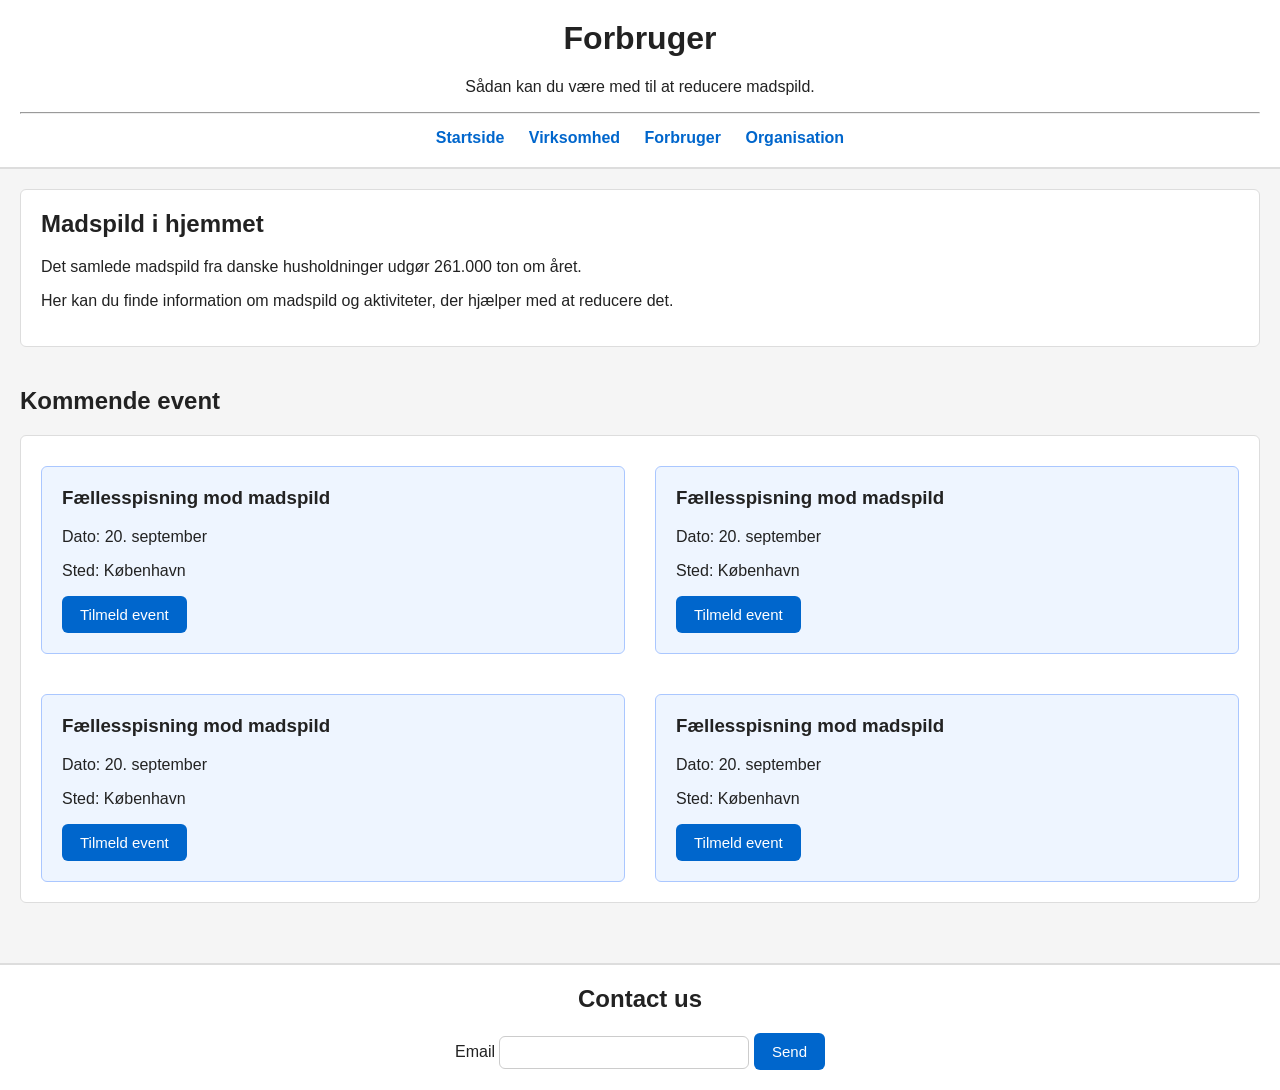
==== src/Forbruger.html @ 4a453738 "added styling nad edited some html" ====
<!DOCTYPE html>
<html lang="da">

<head>
    <meta charset="UTF-8">
    <title>Forbruger</title>
    <link rel="stylesheet" href="style.css">
</head>

<body>

<header>
    <h1>Forbruger</h1>
    <p>Sådan kan du være med til at reducere madspild.</p>
    <hr>
    <a href="index.html">Startside</a>
    <a href="Virksomhed.html">Virksomhed</a>
    <a href="Forbruger.html">Forbruger</a>
    <a href="Organisation.html">Organisation</a>
</header>

<main>
    <section class="grid-1">
        <article>
            <h2>Madspild i hjemmet</h2>

            <p>
                Det samlede madspild fra danske husholdninger
                udgør 261.000 ton om året.
            </p>

            <p>
                Her kan du finde information om madspild
                og aktiviteter, der hjælper med at reducere det.
            </p>
        </article>
    </section>

            <h2>Kommende event</h2>
    <section class="grid-2">

            <div class="event-card">
                <h3>Fællesspisning mod madspild</h3>
                <p>Dato: 20. september</p>
                <p>Sted: København</p>

                <button>Tilmeld event</button>
            </div>

            <div class="event-card">
                <h3>Fællesspisning mod madspild</h3>
                <p>Dato: 20. september</p>
                <p>Sted: København</p>

                <button>Tilmeld event</button>
            </div>

        <div class="event-card">
            <h3>Fællesspisning mod madspild</h3>
            <p>Dato: 20. september</p>
            <p>Sted: København</p>

            <button>Tilmeld event</button>
        </div>

        <div class="event-card">
            <h3>Fællesspisning mod madspild</h3>
            <p>Dato: 20. september</p>
            <p>Sted: København</p>

            <button>Tilmeld event</button>
        </div>
    </section>

</main>
    <!-- BUNDEN -->
    <footer>
        <h2>Contact us</h2>

        <form>
            <label for="email">Email</label>
            <input type="email" id="email" name="email">

            <button type="submit">Send</button>
        </form>
    </footer>
</body>

</html>
---- src/style.css ----
/* --------------------------------------------------
   GLOBALT
-------------------------------------------------- */
* {
    box-sizing: border-box;
}

body {
    font-family: Arial, sans-serif;
    margin: 0;
    background: #f5f5f5;
    color: #222;
}

h1, h2, h3 {
    margin-top: 0;
}

/* --------------------------------------------------
   HEADER
-------------------------------------------------- */
header {
    text-align: center;
    padding: 20px;
    background: #ffffff;
    border-bottom: 2px solid #ddd;
}

header hr {
    margin: 15px 0;
}

header a {
    margin: 0 10px;
    text-decoration: none;
    color: #0066cc;
    font-weight: bold;
}

header a:hover {
    text-decoration: underline;
}

/* --------------------------------------------------
   MAIN GENERELT
-------------------------------------------------- */
main {
    padding: 20px;
}

section {
    margin-bottom: 40px;
    background: #ffffff;
    padding: 20px;
    border-radius: 6px;
    border: 1px solid #ddd;
}

/* --------------------------------------------------
   FÆLLES GRID SYSTEM
-------------------------------------------------- */

/* 1 kolonne */
.grid-1 {
    display: grid;
    grid-template-columns: 1fr;
    gap: 30px;
}

/* 2 kolonner */
.grid-2 {
    display: grid;
    grid-template-columns: 1fr 1fr;
    gap: 30px;
}

/* 3 kolonner */
.grid-3 {
    display: grid;
    grid-template-columns: repeat(3, 1fr);
    gap: 30px;
}

/* Auto-grid (til events, info-bokse osv.) */
.grid-auto {
    display: grid;
    grid-template-columns: repeat(auto-fit, minmax(250px, 1fr));
    gap: 30px;
}

/* --------------------------------------------------
   FORM – FÆLLES PÆNT DESIGN
-------------------------------------------------- */

.org-form {
    display: grid;
    grid-template-columns: 1fr 1fr; /* 2 kolonner som i skitsen */
    gap: 20px 40px; /* rækkeafstand + kolonneafstand */
    background: #ffffff;
    padding: 25px;
    border-radius: 10px;
    border: 1px solid #ddd;
}

/* Hvert input-felt */
.org-form div {
    display: flex;
    flex-direction: column;
}

/* Labels */
.org-form label {
    font-weight: bold;
    margin-bottom: 6px;
    font-size: 15px;
}

/* Inputfelter */
.org-form input[type="text"],
.org-form input[type="date"],
.org-form input[type="time"] {
    padding: 10px;
    border: 1px solid #ccc;
    border-radius: 6px;
    font-size: 15px;
    background: #f9f9f9;
}

/* Input hover/focus */
.org-form input:focus {
    border-color: #0066cc;
    outline: none;
    background: #ffffff;
}

/* Send-knappen */
.org-form button {
    grid-column: 1 / span 2; /* knappen fylder hele bredden */
    padding: 12px;
    background: #0066cc;
    color: white;
    border: none;
    border-radius: 6px;
    font-size: 16px;
    cursor: pointer;
    margin-top: 10px;
}

.org-form button:hover {
    background: #004999;
}


/* --------------------------------------------------
   BILLEDER
-------------------------------------------------- */
img {
    max-width: 100%;
    border-radius: 6px;
}

/* --------------------------------------------------
   KNAPPER
-------------------------------------------------- */
button {
    padding: 10px 18px;
    background: #0066cc;
    color: white;
    border: none;
    border-radius: 6px;
    cursor: pointer;
    font-size: 15px;
}

button:hover {
    background: #004999;
}

/* --------------------------------------------------
   FOOTER
-------------------------------------------------- */
footer {
    background: #ffffff;
    padding: 20px;
    border-top: 2px solid #ddd;
    text-align: center;
}

footer form {
    margin-top: 10px;
}

footer input[type="email"] {
    padding: 8px;
    width: 250px;
    border: 1px solid #ccc;
    border-radius: 6px;
}

/* --------------------------------------------------
   EVENT-KORT (Forbruger)
-------------------------------------------------- */
.event-card {
    background: #eef5ff;
    padding: 20px;
    border-radius: 6px;
    border: 1px solid #aac7ff;
    margin-top: 10px;
}
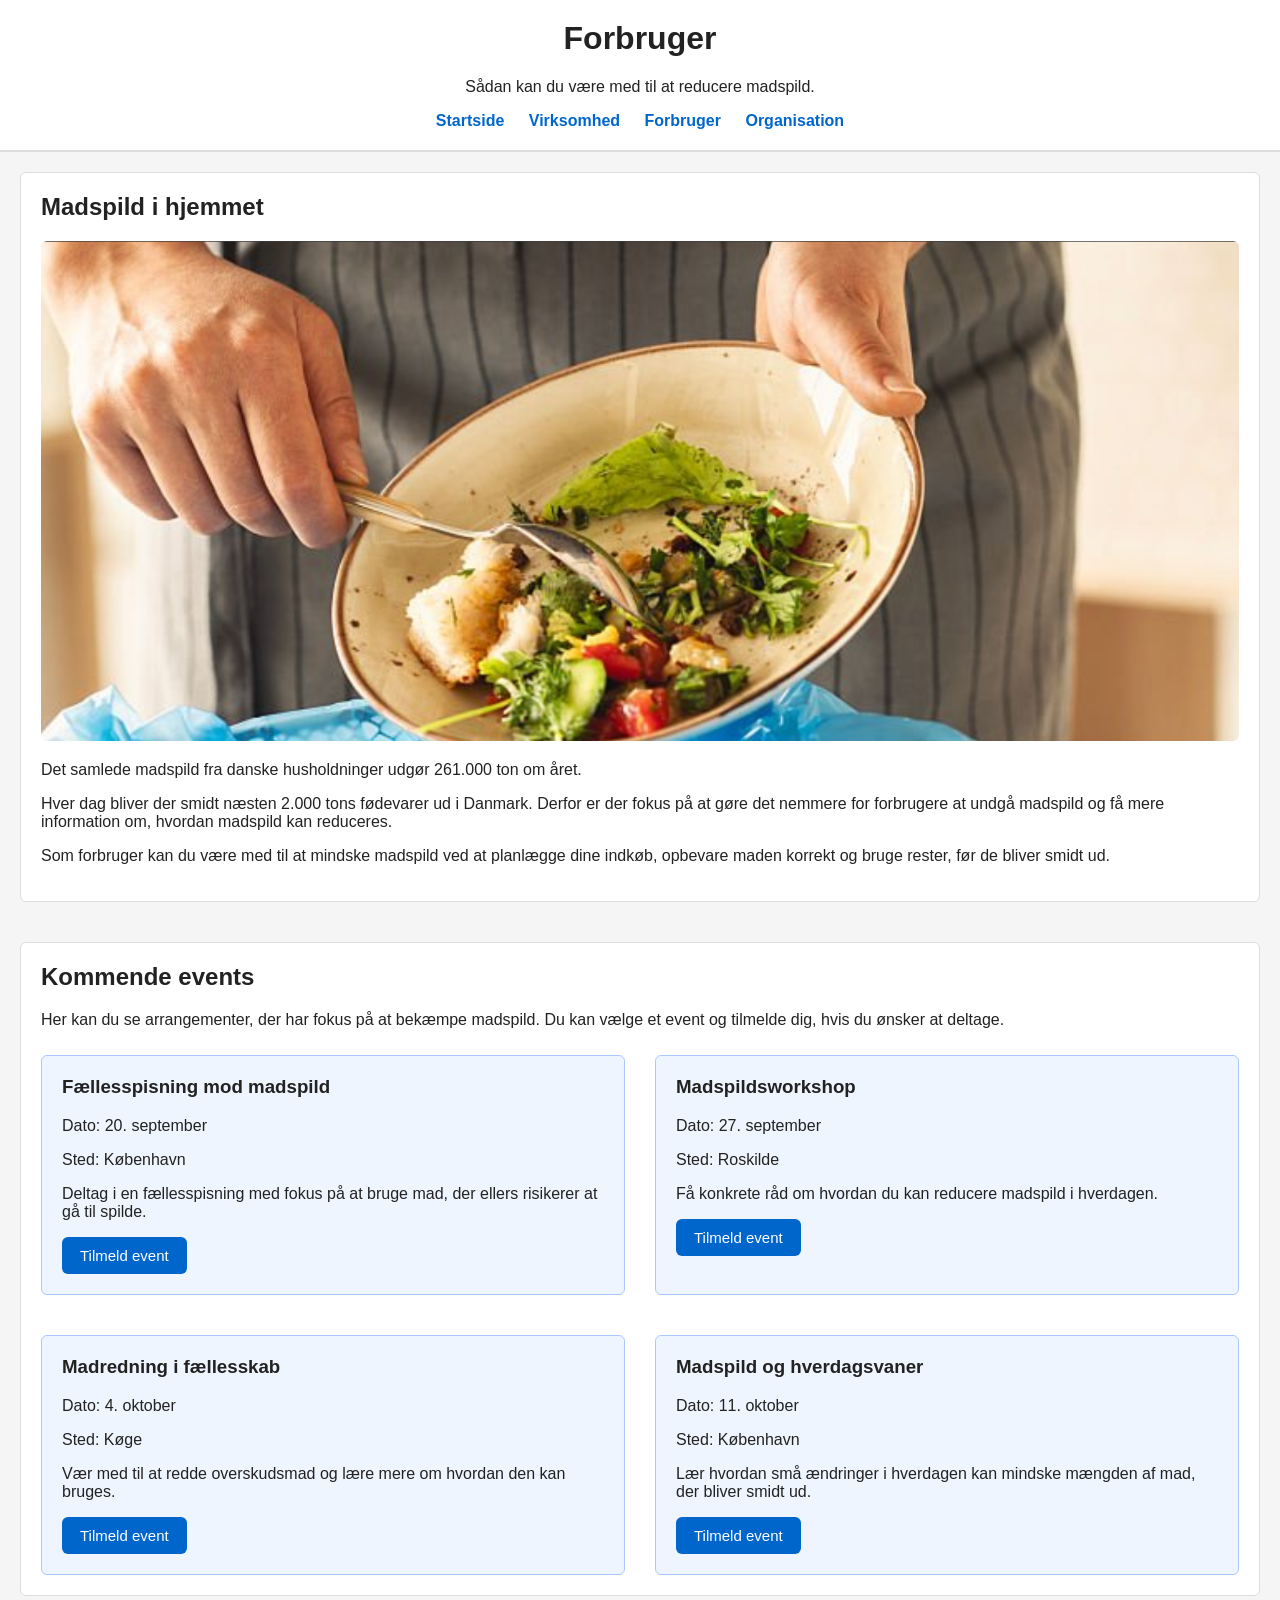
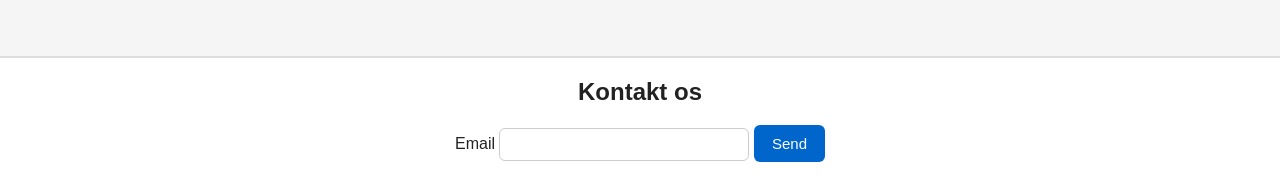
==== commit 6a26caf9: "Merge remote-tracking branch 'origin/forbruger' into forbruger" ====
--- a/src/Forbruger.html
+++ b/src/Forbruger.html
@@ -12,17 +12,23 @@
 <header>
     <h1>Forbruger</h1>
     <p>Sådan kan du være med til at reducere madspild.</p>
-    <hr>
-    <a href="index.html">Startside</a>
-    <a href="Virksomhed.html">Virksomhed</a>
-    <a href="Forbruger.html">Forbruger</a>
-    <a href="Organisation.html">Organisation</a>
+
+    <nav>
+        <a href="index.html">Startside</a>
+        <a href="Virksomhed.html">Virksomhed</a>
+        <a href="Forbruger.html">Forbruger</a>
+        <a href="Organisation.html">Organisation</a>
+    </nav>
 </header>
 
 <main>
+
     <section class="grid-1">
         <article>
             <h2>Madspild i hjemmet</h2>
+
+            <img src="images/madspild-forbruger.png"
+                 alt="Madspild i hjemmet">
 
             <p>
                 Det samlede madspild fra danske husholdninger
@@ -30,60 +36,112 @@
             </p>
 
             <p>
-                Her kan du finde information om madspild
-                og aktiviteter, der hjælper med at reducere det.
+                Hver dag bliver der smidt næsten 2.000 tons
+                fødevarer ud i Danmark. Derfor er der fokus på
+                at gøre det nemmere for forbrugere at undgå
+                madspild og få mere information om, hvordan
+                madspild kan reduceres.
+            </p>
+
+            <p>
+                Som forbruger kan du være med til at mindske
+                madspild ved at planlægge dine indkøb,
+                opbevare maden korrekt og bruge rester,
+                før de bliver smidt ud.
             </p>
         </article>
     </section>
 
-            <h2>Kommende event</h2>
-    <section class="grid-2">
+
+    <section>
+        <h2>Kommende events</h2>
+
+        <p>
+            Her kan du se arrangementer, der har fokus på
+            at bekæmpe madspild. Du kan vælge et event og
+            tilmelde dig, hvis du ønsker at deltage.
+        </p>
+
+        <div class="grid-2">
 
             <div class="event-card">
                 <h3>Fællesspisning mod madspild</h3>
+
                 <p>Dato: 20. september</p>
                 <p>Sted: København</p>
+
+                <p>
+                    Deltag i en fællesspisning med fokus på
+                    at bruge mad, der ellers risikerer at gå
+                    til spilde.
+                </p>
 
                 <button>Tilmeld event</button>
             </div>
 
+
             <div class="event-card">
-                <h3>Fællesspisning mod madspild</h3>
-                <p>Dato: 20. september</p>
-                <p>Sted: København</p>
+                <h3>Madspildsworkshop</h3>
+
+                <p>Dato: 27. september</p>
+                <p>Sted: Roskilde</p>
+
+                <p>
+                    Få konkrete råd om hvordan du kan
+                    reducere madspild i hverdagen.
+                </p>
 
                 <button>Tilmeld event</button>
             </div>
 
-        <div class="event-card">
-            <h3>Fællesspisning mod madspild</h3>
-            <p>Dato: 20. september</p>
-            <p>Sted: København</p>
 
-            <button>Tilmeld event</button>
-        </div>
+            <div class="event-card">
+                <h3>Madredning i fællesskab</h3>
 
-        <div class="event-card">
-            <h3>Fællesspisning mod madspild</h3>
-            <p>Dato: 20. september</p>
-            <p>Sted: København</p>
+                <p>Dato: 4. oktober</p>
+                <p>Sted: Køge</p>
 
-            <button>Tilmeld event</button>
+                <p>
+                    Vær med til at redde overskudsmad og
+                    lære mere om hvordan den kan bruges.
+                </p>
+
+                <button>Tilmeld event</button>
+            </div>
+
+
+            <div class="event-card">
+                <h3>Madspild og hverdagsvaner</h3>
+
+                <p>Dato: 11. oktober</p>
+                <p>Sted: København</p>
+
+                <p>
+                    Lær hvordan små ændringer i hverdagen
+                    kan mindske mængden af mad, der bliver
+                    smidt ud.
+                </p>
+
+                <button>Tilmeld event</button>
+            </div>
+
         </div>
     </section>
 
 </main>
-    <!-- BUNDEN -->
-    <footer>
-        <h2>Contact us</h2>
 
-        <form>
-            <label for="email">Email</label>
-            <input type="email" id="email" name="email">
 
-            <button type="submit">Send</button>
-        </form>
-    </footer>
+<footer>
+    <h2>Kontakt os</h2>
+
+    <form>
+        <label for="email">Email</label>
+        <input type="email" id="email" name="email">
+
+        <button type="submit">Send</button>
+    </form>
+</footer>
+
 </body>
 
 </html>
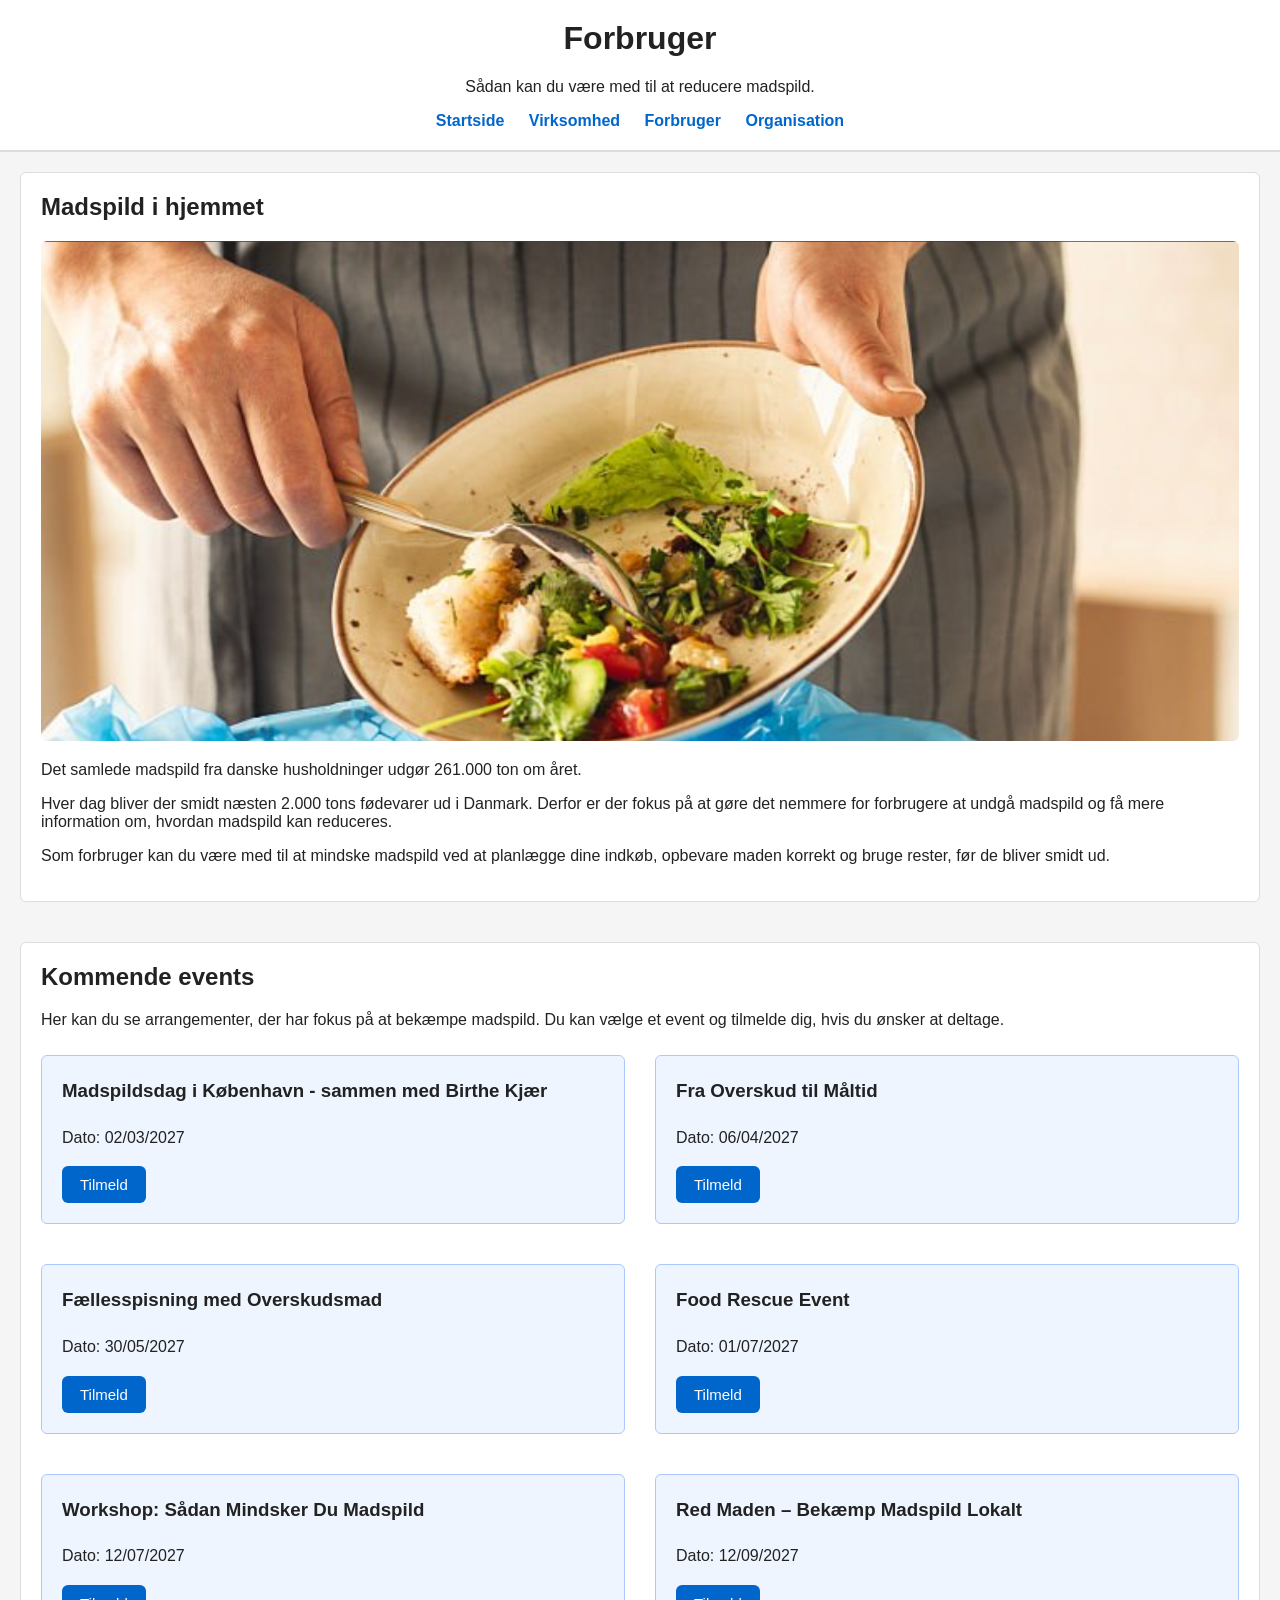
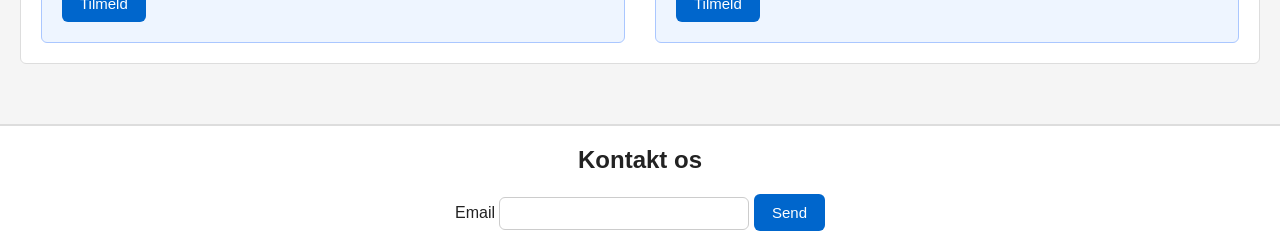
==== commit 8256d1f0: "Update consumer page" ====
--- a/src/Forbruger.html
+++ b/src/Forbruger.html
@@ -52,7 +52,6 @@
         </article>
     </section>
 
-
     <section>
         <h2>Kommende events</h2>
 
@@ -65,71 +64,45 @@
         <div class="grid-2">
 
             <div class="event-card">
-                <h3>Fællesspisning mod madspild</h3>
-
-                <p>Dato: 20. september</p>
-                <p>Sted: København</p>
-
-                <p>
-                    Deltag i en fællesspisning med fokus på
-                    at bruge mad, der ellers risikerer at gå
-                    til spilde.
-                </p>
-
-                <button>Tilmeld event</button>
+                <h3>Madspildsdag i København - sammen med Birthe Kjær</h3>
+                <p>Dato: 02/03/2027</p>
+                <button>Tilmeld</button>
             </div>
 
+            <div class="event-card">
+                <h3>Fra Overskud til Måltid</h3>
+                <p>Dato: 06/04/2027</p>
+                <button>Tilmeld</button>
+            </div>
 
             <div class="event-card">
-                <h3>Madspildsworkshop</h3>
-
-                <p>Dato: 27. september</p>
-                <p>Sted: Roskilde</p>
-
-                <p>
-                    Få konkrete råd om hvordan du kan
-                    reducere madspild i hverdagen.
-                </p>
-
-                <button>Tilmeld event</button>
+                <h3>Fællesspisning med Overskudsmad</h3>
+                <p>Dato: 30/05/2027</p>
+                <button>Tilmeld</button>
             </div>
 
+            <div class="event-card">
+                <h3>Food Rescue Event</h3>
+                <p>Dato: 01/07/2027</p>
+                <button>Tilmeld</button>
+            </div>
 
             <div class="event-card">
-                <h3>Madredning i fællesskab</h3>
-
-                <p>Dato: 4. oktober</p>
-                <p>Sted: Køge</p>
-
-                <p>
-                    Vær med til at redde overskudsmad og
-                    lære mere om hvordan den kan bruges.
-                </p>
-
-                <button>Tilmeld event</button>
+                <h3>Workshop: Sådan Mindsker Du Madspild</h3>
+                <p>Dato: 12/07/2027</p>
+                <button>Tilmeld</button>
             </div>
 
-
             <div class="event-card">
-                <h3>Madspild og hverdagsvaner</h3>
-
-                <p>Dato: 11. oktober</p>
-                <p>Sted: København</p>
-
-                <p>
-                    Lær hvordan små ændringer i hverdagen
-                    kan mindske mængden af mad, der bliver
-                    smidt ud.
-                </p>
-
-                <button>Tilmeld event</button>
+                <h3>Red Maden – Bekæmp Madspild Lokalt</h3>
+                <p>Dato: 12/09/2027</p>
+                <button>Tilmeld</button>
             </div>
 
         </div>
     </section>
 
 </main>
-
 
 <footer>
     <h2>Kontakt os</h2>
--- a/src/style.css
+++ b/src/style.css
@@ -16,6 +16,7 @@
     margin-top: 0;
 }
 
+
 /* --------------------------------------------------
    HEADER
 -------------------------------------------------- */
@@ -72,6 +73,7 @@
     display: grid;
     grid-template-columns: 1fr 1fr;
     gap: 30px;
+    line-height: 1.6;
 }
 
 /* 3 kolonner */
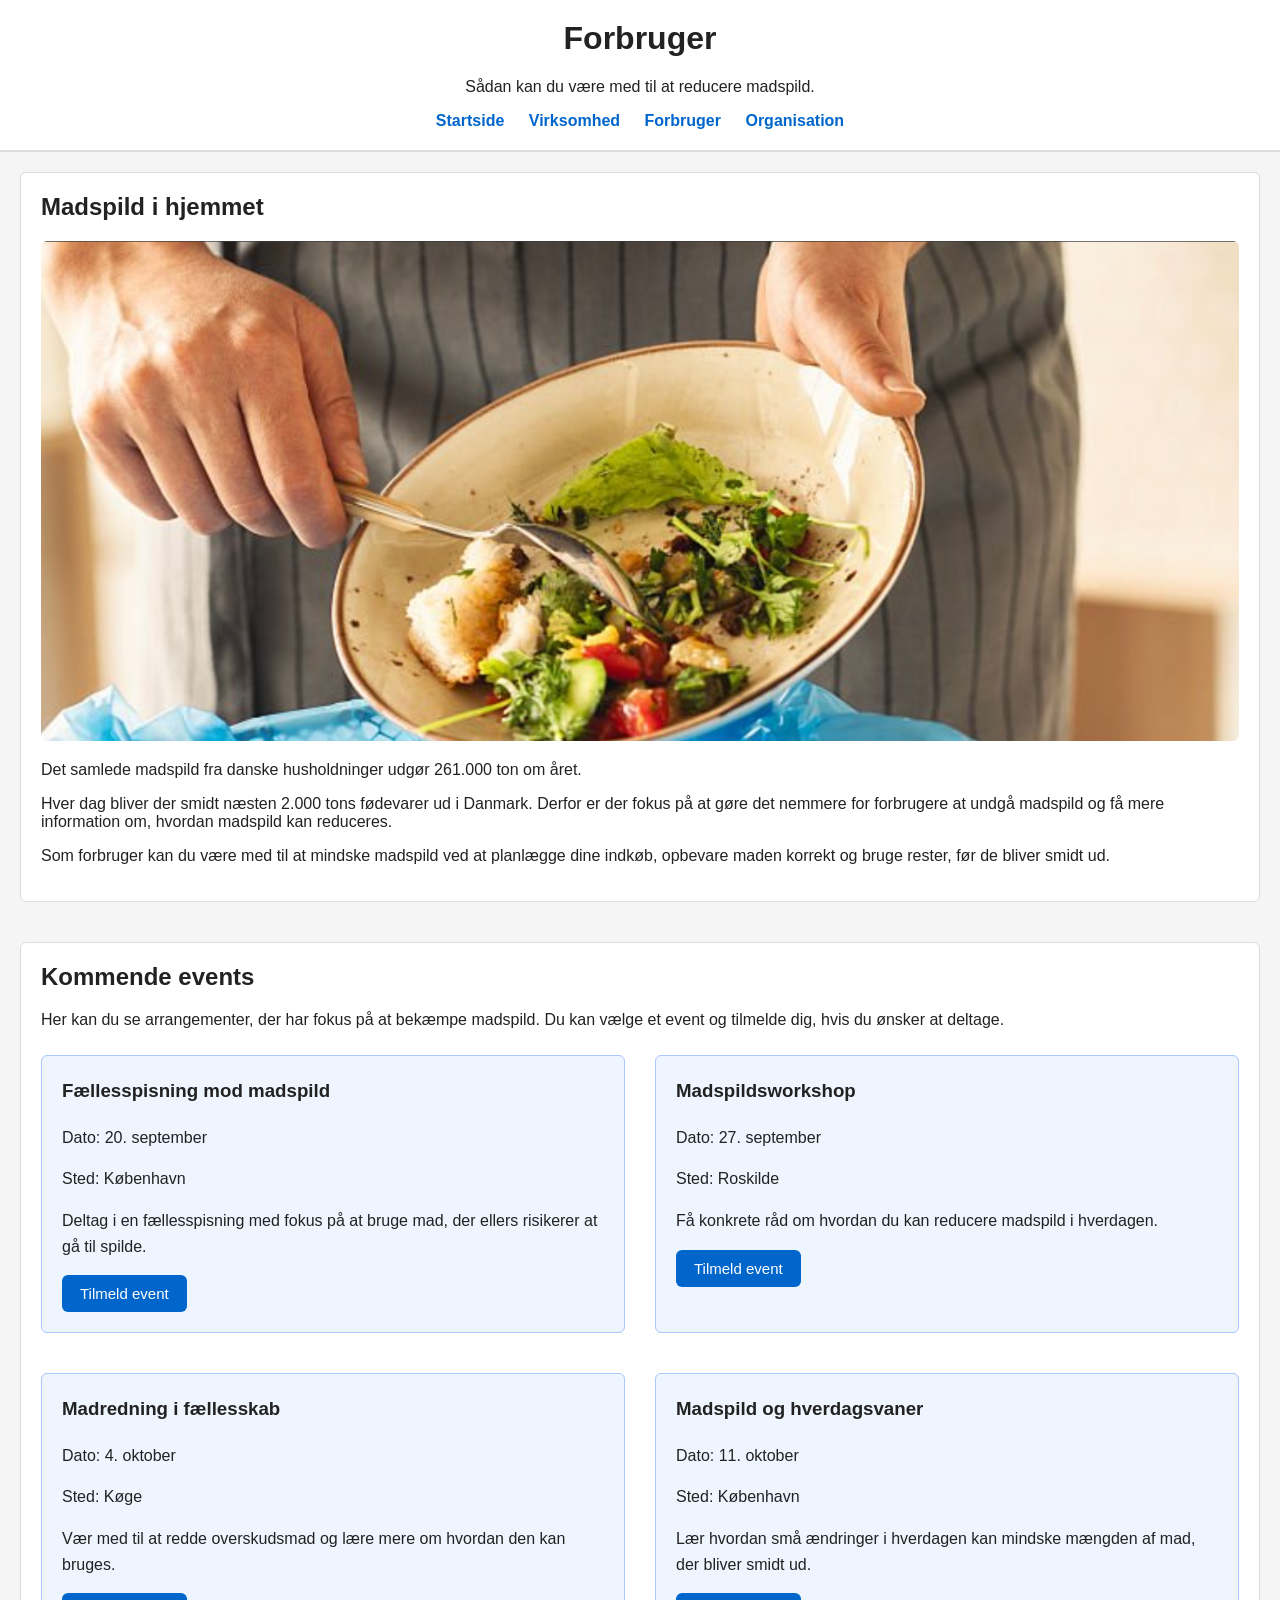
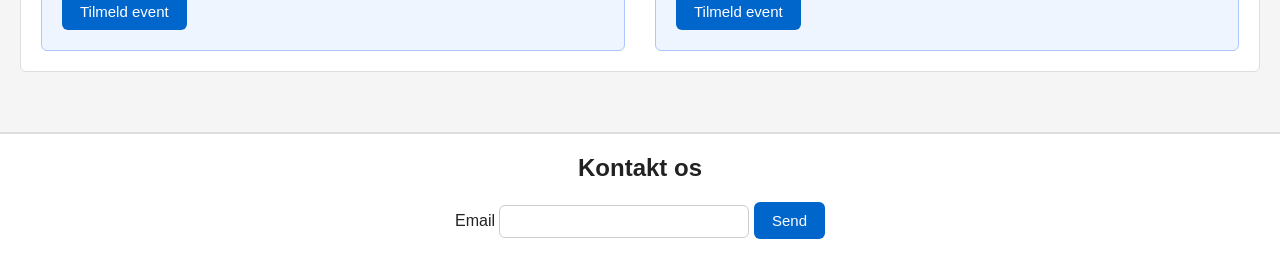
==== commit 12dbd117: "Issue fix" ====
--- a/src/Forbruger.html
+++ b/src/Forbruger.html
@@ -52,6 +52,7 @@
         </article>
     </section>
 
+
     <section>
         <h2>Kommende events</h2>
 
@@ -64,39 +65,61 @@
         <div class="grid-2">
 
             <div class="event-card">
-                <h3>Madspildsdag i København - sammen med Birthe Kjær</h3>
-                <p>Dato: 02/03/2027</p>
-                <button>Tilmeld</button>
+                <h3>Fællesspisning mod madspild</h3>
+
+                <p>Dato: 20. september</p>
+                <p>Sted: København</p>
+
+                <p>
+                    Deltag i en fællesspisning med fokus på
+                    at bruge mad, der ellers risikerer at gå
+                    til spilde.
+                </p>
+
+                <button>Tilmeld event</button>
             </div>
 
             <div class="event-card">
-                <h3>Fra Overskud til Måltid</h3>
-                <p>Dato: 06/04/2027</p>
-                <button>Tilmeld</button>
+                <h3>Madspildsworkshop</h3>
+
+                <p>Dato: 27. september</p>
+                <p>Sted: Roskilde</p>
+
+                <p>
+                    Få konkrete råd om hvordan du kan
+                    reducere madspild i hverdagen.
+                </p>
+
+                <button>Tilmeld event</button>
             </div>
 
             <div class="event-card">
-                <h3>Fællesspisning med Overskudsmad</h3>
-                <p>Dato: 30/05/2027</p>
-                <button>Tilmeld</button>
+                <h3>Madredning i fællesskab</h3>
+
+                <p>Dato: 4. oktober</p>
+                <p>Sted: Køge</p>
+
+                <p>
+                    Vær med til at redde overskudsmad og
+                    lære mere om hvordan den kan bruges.
+                </p>
+
+                <button>Tilmeld event</button>
             </div>
 
             <div class="event-card">
-                <h3>Food Rescue Event</h3>
-                <p>Dato: 01/07/2027</p>
-                <button>Tilmeld</button>
-            </div>
+                <h3>Madspild og hverdagsvaner</h3>
 
-            <div class="event-card">
-                <h3>Workshop: Sådan Mindsker Du Madspild</h3>
-                <p>Dato: 12/07/2027</p>
-                <button>Tilmeld</button>
-            </div>
+                <p>Dato: 11. oktober</p>
+                <p>Sted: København</p>
 
-            <div class="event-card">
-                <h3>Red Maden – Bekæmp Madspild Lokalt</h3>
-                <p>Dato: 12/09/2027</p>
-                <button>Tilmeld</button>
+                <p>
+                    Lær hvordan små ændringer i hverdagen
+                    kan mindske mængden af mad, der bliver
+                    smidt ud.
+                </p>
+
+                <button>Tilmeld event</button>
             </div>
 
         </div>
--- a/src/style.css
+++ b/src/style.css
@@ -1,6 +1,4 @@
-/* --------------------------------------------------
-   GLOBALT
--------------------------------------------------- */
+/* GLOBALT */
 * {
     box-sizing: border-box;
 }
@@ -17,9 +15,7 @@
 }
 
 
-/* --------------------------------------------------
-   HEADER
--------------------------------------------------- */
+/* HEADER */
 header {
     text-align: center;
     padding: 20px;
@@ -42,9 +38,7 @@
     text-decoration: underline;
 }
 
-/* --------------------------------------------------
-   MAIN GENERELT
--------------------------------------------------- */
+/* MAIN GENERELT */
 main {
     padding: 20px;
 }
@@ -57,9 +51,7 @@
     border: 1px solid #ddd;
 }
 
-/* --------------------------------------------------
-   FÆLLES GRID SYSTEM
--------------------------------------------------- */
+/* FÆLLES GRID SYSTEM */
 
 /* 1 kolonne */
 .grid-1 {
@@ -90,9 +82,7 @@
     gap: 30px;
 }
 
-/* --------------------------------------------------
-   FORM – FÆLLES PÆNT DESIGN
--------------------------------------------------- */
+/* FORM – FÆLLES DESIGN */
 
 .org-form {
     display: grid;
@@ -152,18 +142,25 @@
     background: #004999;
 }
 
-
-/* --------------------------------------------------
-   BILLEDER
--------------------------------------------------- */
+/* BILLEDER */
+.startside_billeder {
+    width: 400px;
+    height: 250px;
+    object-fit: cover;
+    max-width: 100%;
+    border-radius: 6px;
+}
 img {
     max-width: 100%;
     border-radius: 6px;
 }
 
-/* --------------------------------------------------
-   KNAPPER
--------------------------------------------------- */
+.box img {
+    width: 300px;
+    height: 300px;
+}
+
+/* KNAPPER */
 button {
     padding: 10px 18px;
     background: #0066cc;
@@ -178,9 +175,7 @@
     background: #004999;
 }
 
-/* --------------------------------------------------
-   FOOTER
--------------------------------------------------- */
+/* FOOTER */
 footer {
     background: #ffffff;
     padding: 20px;
@@ -199,9 +194,7 @@
     border-radius: 6px;
 }
 
-/* --------------------------------------------------
-   EVENT-KORT (Forbruger)
--------------------------------------------------- */
+/* EVENT-KORT (Forbruger) */
 .event-card {
     background: #eef5ff;
     padding: 20px;
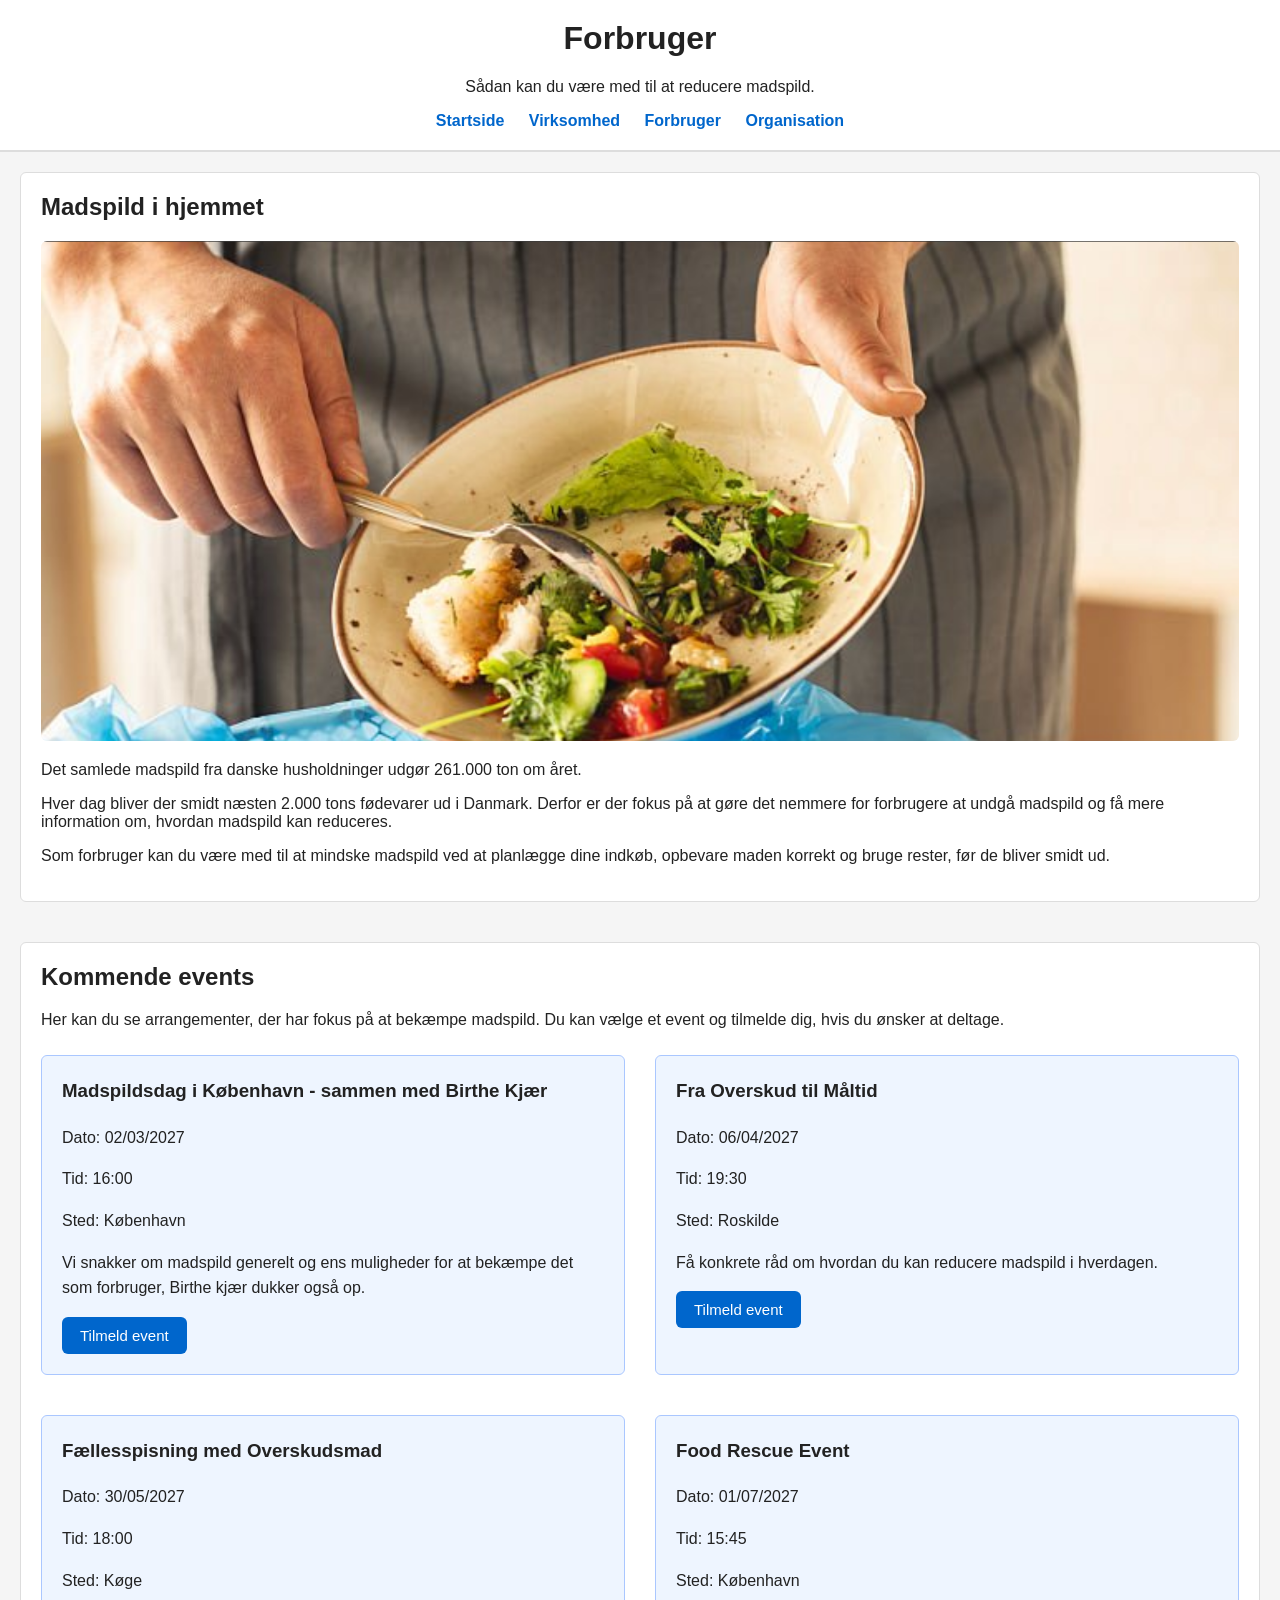
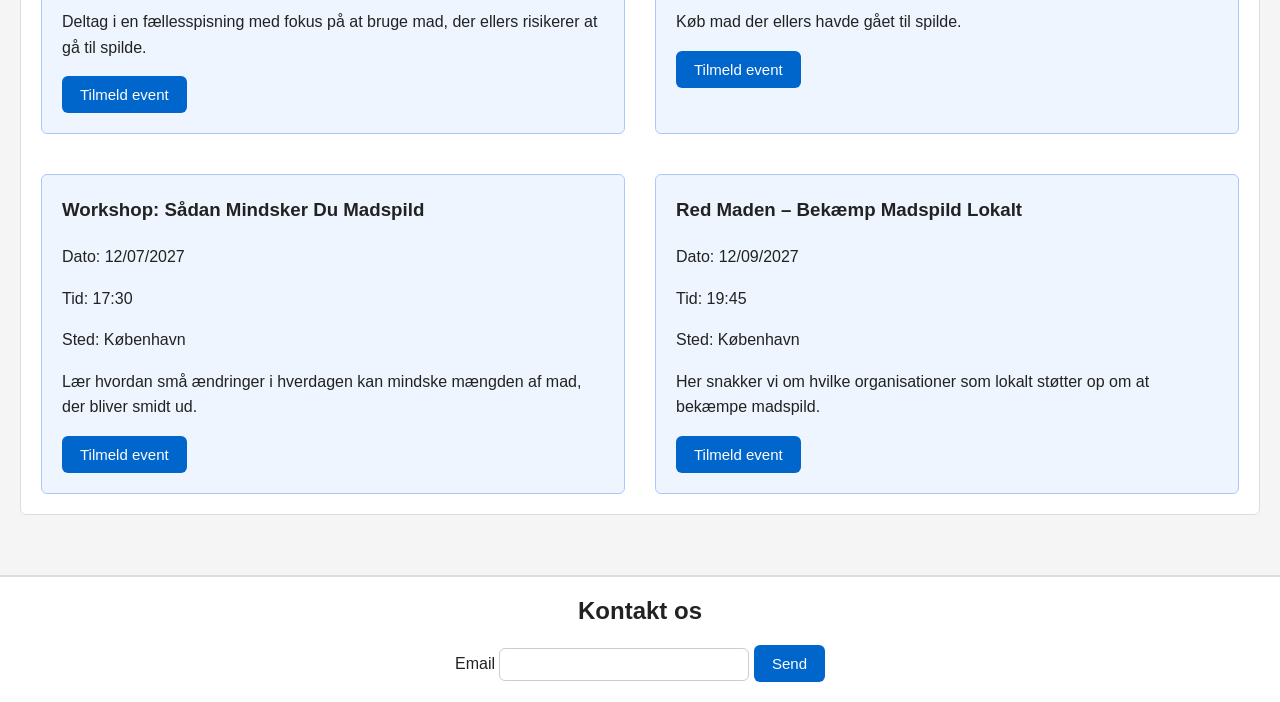
==== commit 626c6847: "Added cards to Forbruger.html" ====
--- a/src/Forbruger.html
+++ b/src/Forbruger.html
@@ -65,10 +65,42 @@
         <div class="grid-2">
 
             <div class="event-card">
-                <h3>Fællesspisning mod madspild</h3>
+                <h3>Madspildsdag i København - sammen med Birthe Kjær</h3>
 
-                <p>Dato: 20. september</p>
+                <p>Dato: 02/03/2027</p>
+                <p>Tid: 16:00</p>
                 <p>Sted: København</p>
+
+                <p>
+                    Vi snakker om madspild generelt og ens muligheder
+                    for at bekæmpe det som forbruger,
+                    Birthe kjær dukker også op.
+                </p>
+
+                <button>Tilmeld event</button>
+            </div>
+
+            <div class="event-card">
+                <h3>Fra Overskud til Måltid</h3>
+
+                <p>Dato: 06/04/2027</p>
+                <p>Tid: 19:30</p>
+                <p>Sted: Roskilde</p>
+
+                <p>
+                    Få konkrete råd om hvordan du kan
+                    reducere madspild i hverdagen.
+                </p>
+
+                <button>Tilmeld event</button>
+            </div>
+
+            <div class="event-card">
+                <h3>Fællesspisning med Overskudsmad</h3>
+
+                <p>Dato: 30/05/2027</p>
+                <p>Tid: 18:00</p>
+                <p>Sted: Køge</p>
 
                 <p>
                     Deltag i en fællesspisning med fokus på
@@ -80,43 +112,44 @@
             </div>
 
             <div class="event-card">
-                <h3>Madspildsworkshop</h3>
+                <h3>Food Rescue Event</h3>
 
-                <p>Dato: 27. september</p>
-                <p>Sted: Roskilde</p>
+                <p>Dato: 01/07/2027</p>
+                <p>Tid: 15:45</p>
+                <p>Sted: København</p>
 
                 <p>
-                    Få konkrete råd om hvordan du kan
-                    reducere madspild i hverdagen.
+                    Køb mad der ellers havde gået til spilde.
+                </p>
+
+                <button>Tilmeld event</button>
+            </div>
+            <div class="event-card">
+                <h3>Workshop: Sådan Mindsker Du Madspild</h3>
+
+                <p>Dato: 12/07/2027</p>
+                <p>Tid: 17:30</p>
+                <p>Sted: København</p>
+
+                <p>
+                    Lær hvordan små ændringer i hverdagen
+                    kan mindske mængden af mad, der bliver
+                    smidt ud.
                 </p>
 
                 <button>Tilmeld event</button>
             </div>
 
             <div class="event-card">
-                <h3>Madredning i fællesskab</h3>
+                <h3>Red Maden – Bekæmp Madspild Lokalt</h3>
 
-                <p>Dato: 4. oktober</p>
-                <p>Sted: Køge</p>
-
-                <p>
-                    Vær med til at redde overskudsmad og
-                    lære mere om hvordan den kan bruges.
-                </p>
-
-                <button>Tilmeld event</button>
-            </div>
-
-            <div class="event-card">
-                <h3>Madspild og hverdagsvaner</h3>
-
-                <p>Dato: 11. oktober</p>
+                <p>Dato: 12/09/2027</p>
+                <p>Tid: 19:45</p>
                 <p>Sted: København</p>
 
                 <p>
-                    Lær hvordan små ændringer i hverdagen
-                    kan mindske mængden af mad, der bliver
-                    smidt ud.
+                    Her snakker vi om hvilke organisationer som lokalt
+                    støtter op om at bekæmpe madspild.
                 </p>
 
                 <button>Tilmeld event</button>
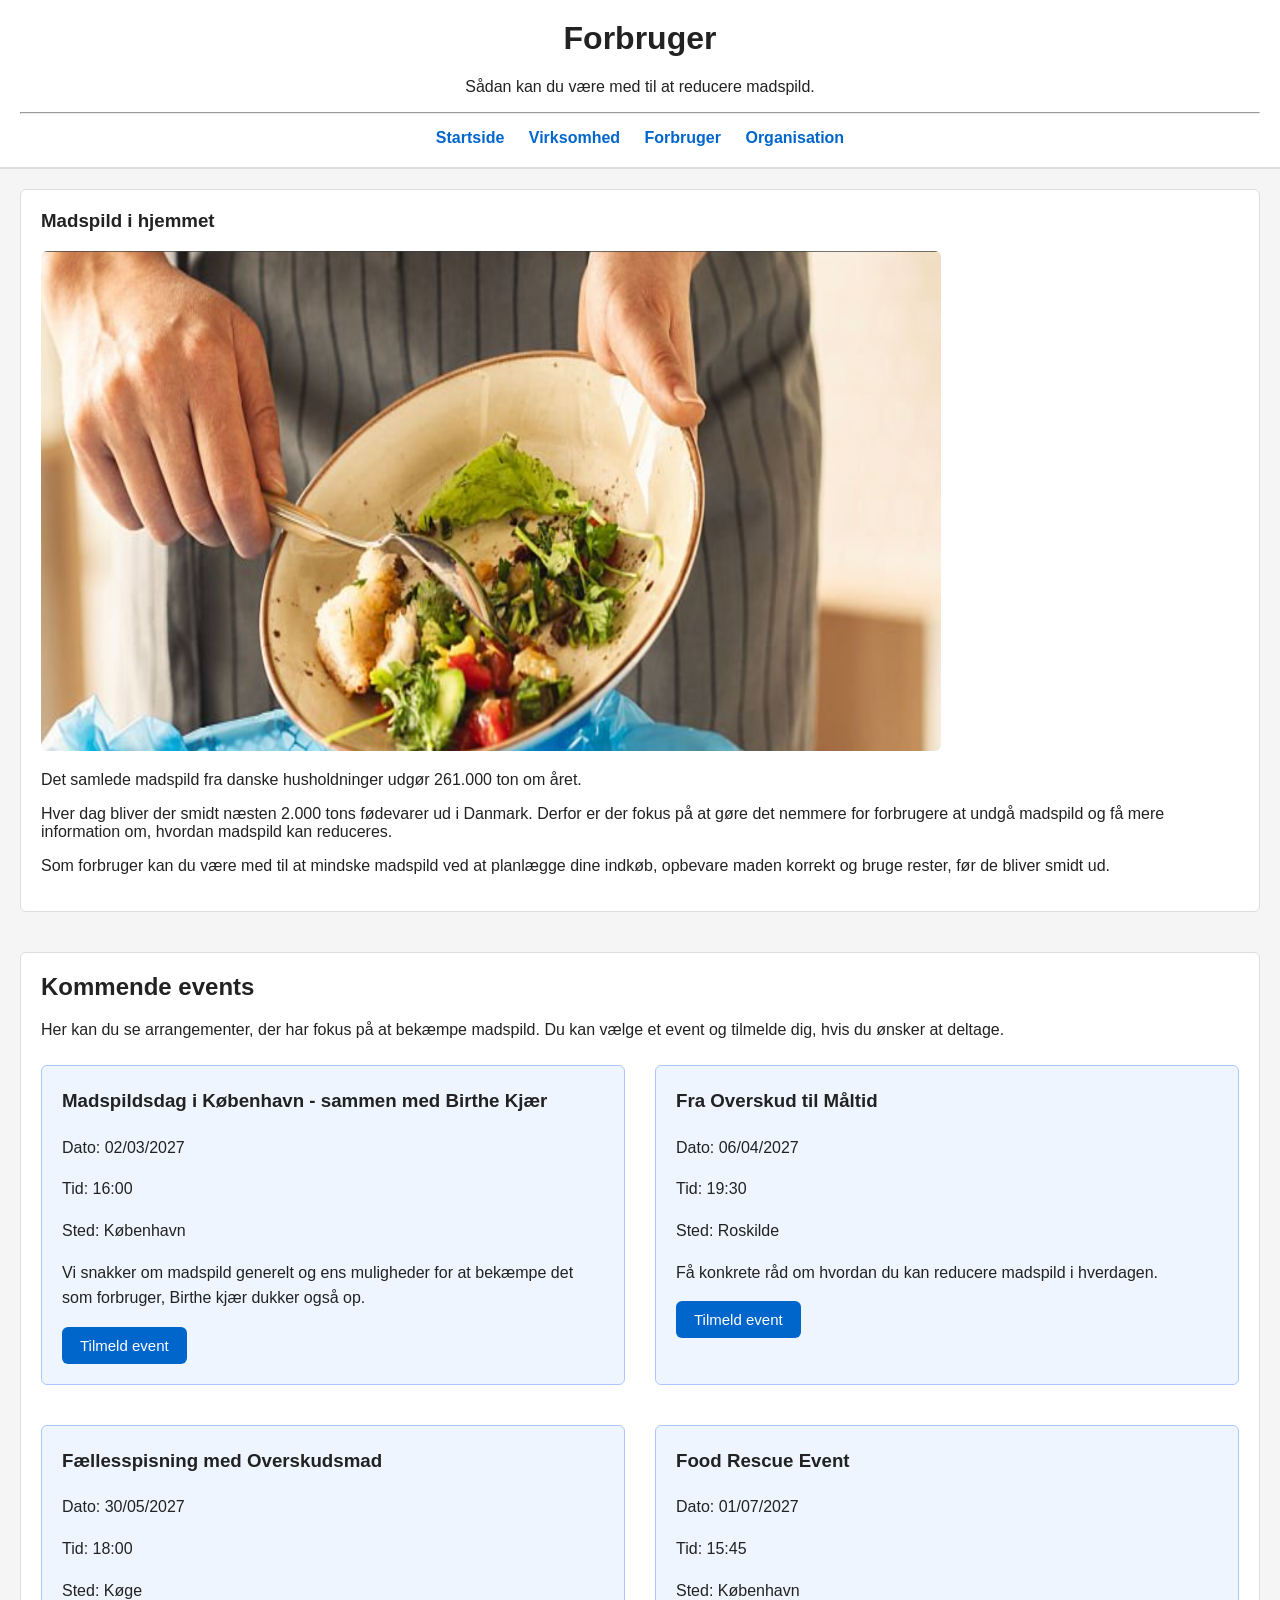
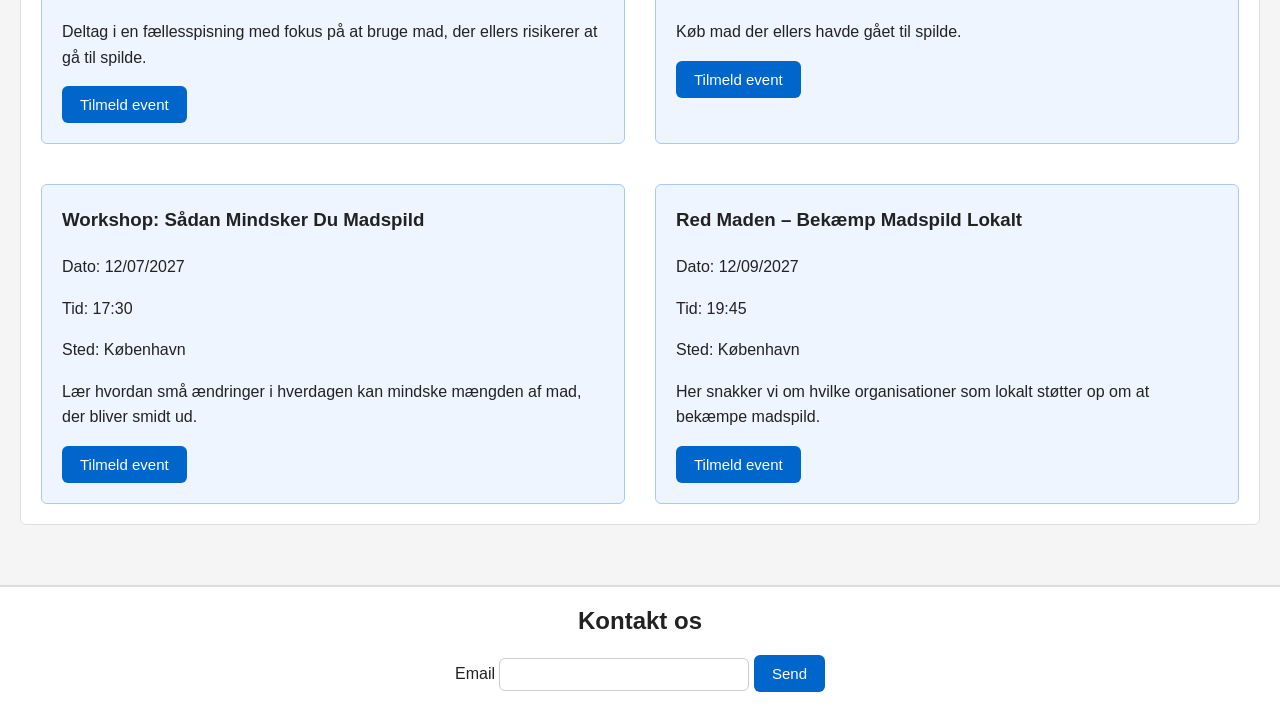
==== commit df802df1: "fixed stuff" ====
--- a/src/Forbruger.html
+++ b/src/Forbruger.html
@@ -12,7 +12,7 @@
 <header>
     <h1>Forbruger</h1>
     <p>Sådan kan du være med til at reducere madspild.</p>
-
+    <hr>
     <nav>
         <a href="index.html">Startside</a>
         <a href="Virksomhed.html">Virksomhed</a>
@@ -25,9 +25,9 @@
 
     <section class="grid-1">
         <article>
-            <h2>Madspild i hjemmet</h2>
+            <h1>Madspild i hjemmet</h1>
 
-            <img src="images/madspild-forbruger.png"
+            <img style="height: 500px; width: 900px;" src="images/madspild-forbruger.png"
                  alt="Madspild i hjemmet">
 
             <p>
--- a/src/style.css
+++ b/src/style.css
@@ -146,10 +146,11 @@
 .startside_billeder {
     width: 400px;
     height: 250px;
-    object-fit: cover;
+    object-fit: contain;
     max-width: 100%;
     border-radius: 6px;
 }
+
 img {
     max-width: 100%;
     border-radius: 6px;
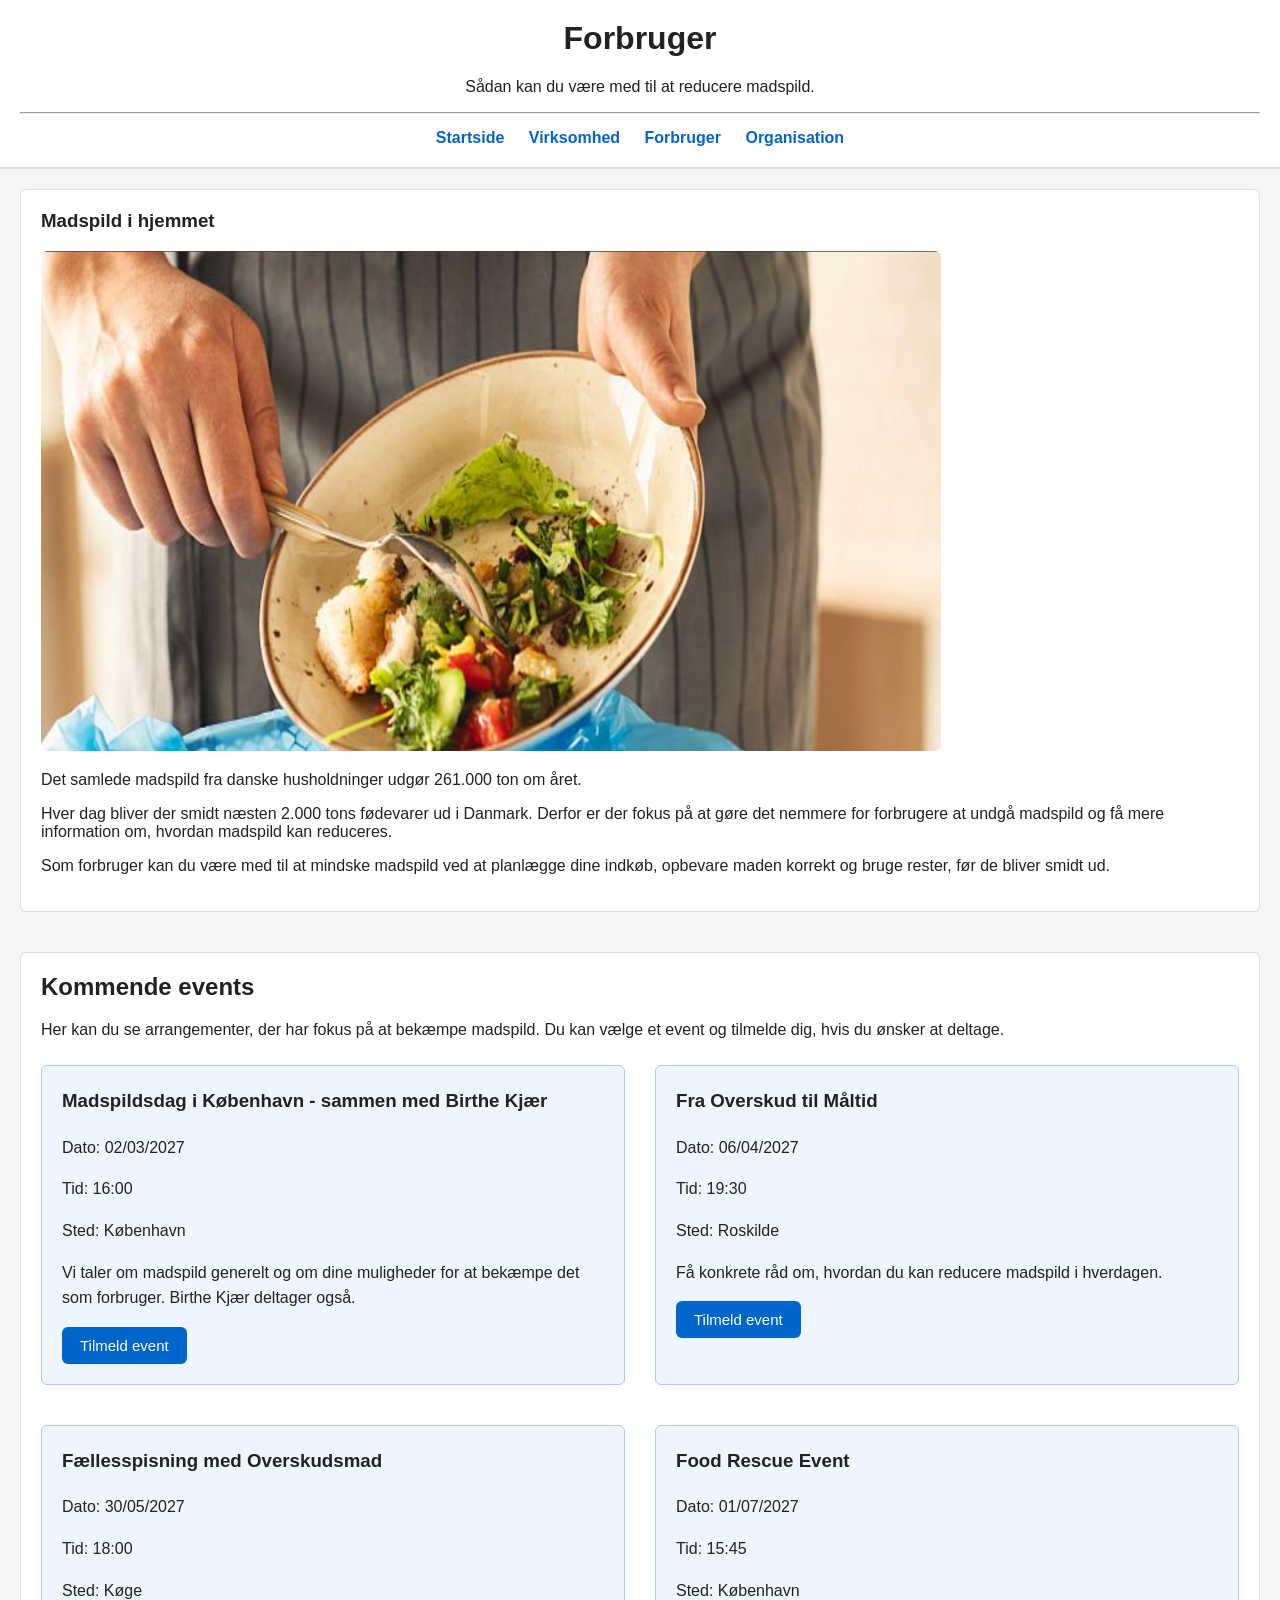
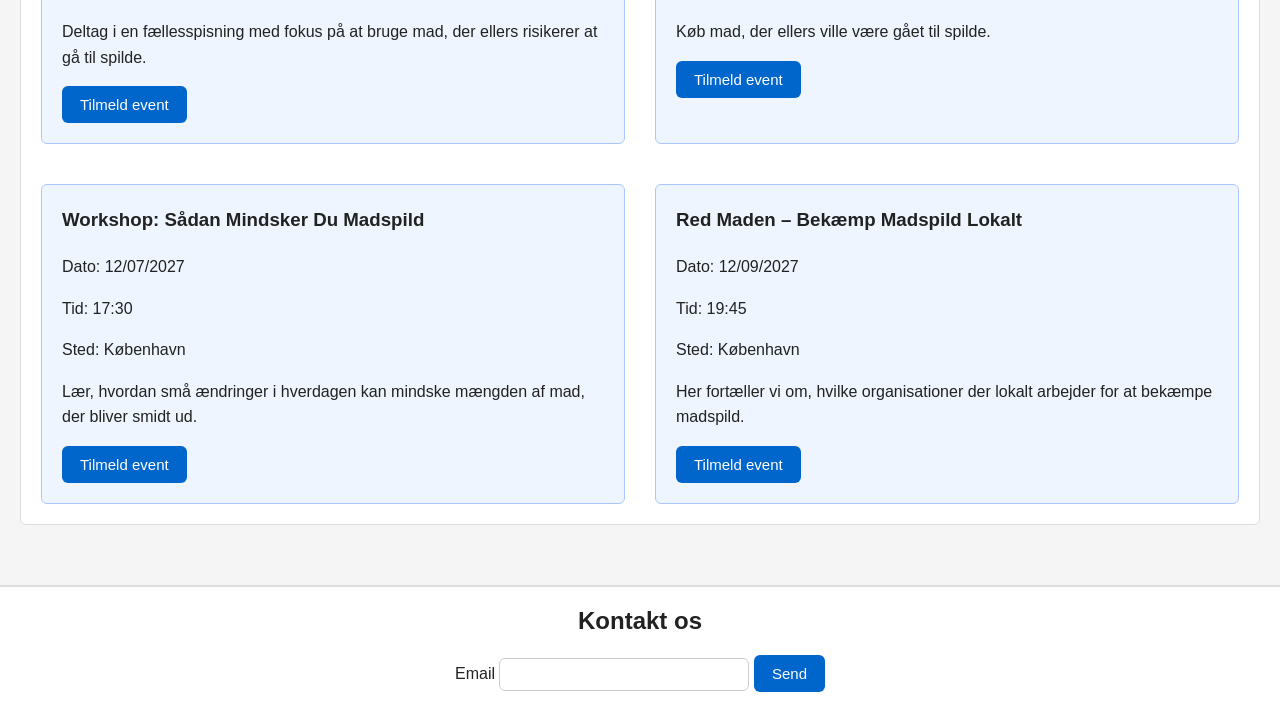
==== commit c706274f: "Ret tekster og HTML-struktur" ====
--- a/src/Forbruger.html
+++ b/src/Forbruger.html
@@ -13,6 +13,7 @@
     <h1>Forbruger</h1>
     <p>Sådan kan du være med til at reducere madspild.</p>
     <hr>
+
     <nav>
         <a href="index.html">Startside</a>
         <a href="Virksomhed.html">Virksomhed</a>
@@ -27,7 +28,8 @@
         <article>
             <h1>Madspild i hjemmet</h1>
 
-            <img style="height: 500px; width: 900px;" src="images/madspild-forbruger.png"
+            <img style="height: 500px; width: 900px;"
+                 src="images/madspild-forbruger.png"
                  alt="Madspild i hjemmet">
 
             <p>
@@ -52,7 +54,6 @@
         </article>
     </section>
 
-
     <section>
         <h2>Kommende events</h2>
 
@@ -72,9 +73,9 @@
                 <p>Sted: København</p>
 
                 <p>
-                    Vi snakker om madspild generelt og ens muligheder
-                    for at bekæmpe det som forbruger,
-                    Birthe kjær dukker også op.
+                    Vi taler om madspild generelt og om dine muligheder
+                    for at bekæmpe det som forbruger.
+                    Birthe Kjær deltager også.
                 </p>
 
                 <button>Tilmeld event</button>
@@ -88,7 +89,7 @@
                 <p>Sted: Roskilde</p>
 
                 <p>
-                    Få konkrete råd om hvordan du kan
+                    Få konkrete råd om, hvordan du kan
                     reducere madspild i hverdagen.
                 </p>
 
@@ -119,11 +120,12 @@
                 <p>Sted: København</p>
 
                 <p>
-                    Køb mad der ellers havde gået til spilde.
+                    Køb mad, der ellers ville være gået til spilde.
                 </p>
 
                 <button>Tilmeld event</button>
             </div>
+
             <div class="event-card">
                 <h3>Workshop: Sådan Mindsker Du Madspild</h3>
 
@@ -132,7 +134,7 @@
                 <p>Sted: København</p>
 
                 <p>
-                    Lær hvordan små ændringer i hverdagen
+                    Lær, hvordan små ændringer i hverdagen
                     kan mindske mængden af mad, der bliver
                     smidt ud.
                 </p>
@@ -148,8 +150,8 @@
                 <p>Sted: København</p>
 
                 <p>
-                    Her snakker vi om hvilke organisationer som lokalt
-                    støtter op om at bekæmpe madspild.
+                    Her fortæller vi om, hvilke organisationer der lokalt
+                    arbejder for at bekæmpe madspild.
                 </p>
 
                 <button>Tilmeld event</button>
